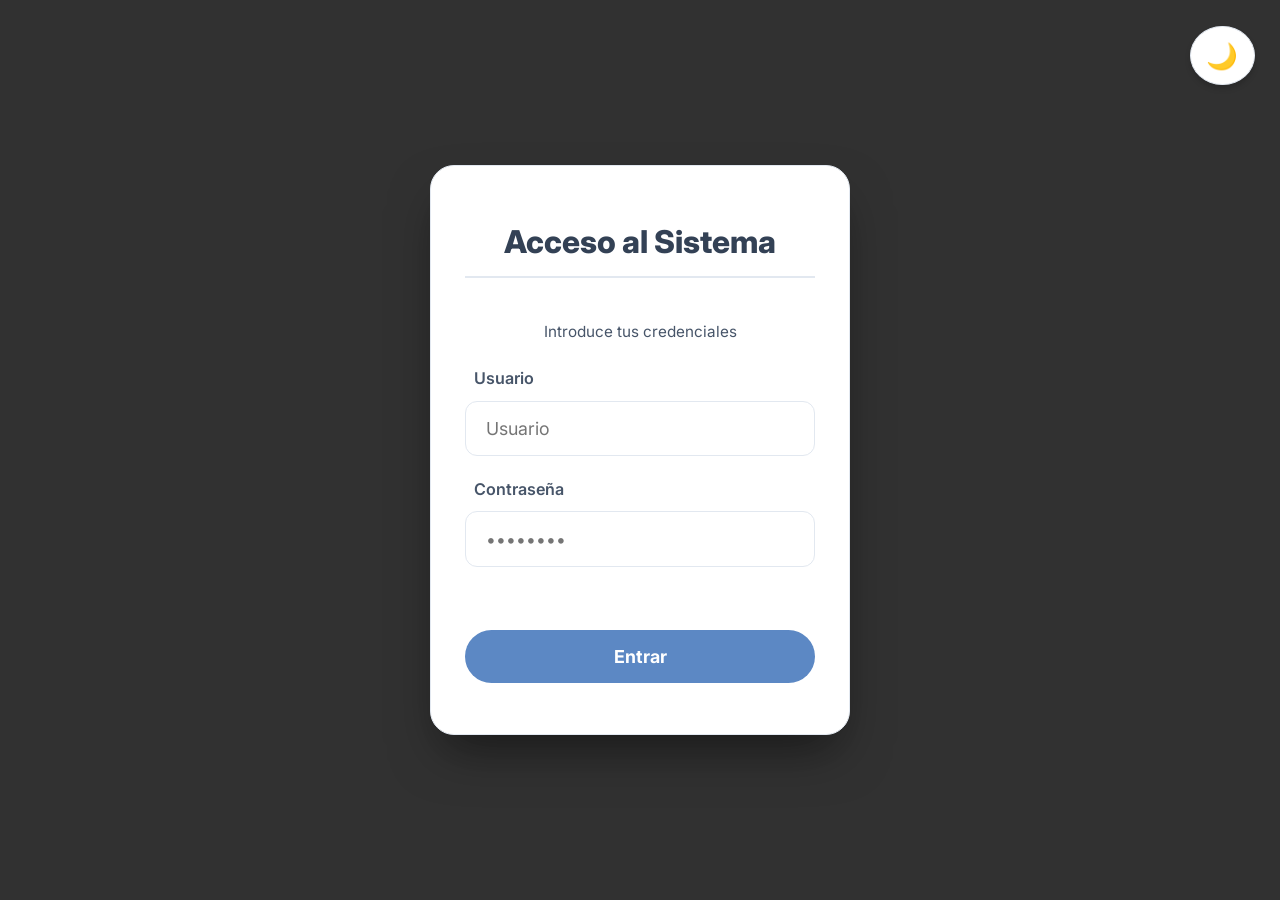
==== bomb.html @ 98f04722 "Herramientas Extra" ====
<!DOCTYPE html>
<html lang="es">
<head>
    <meta charset="UTF-8">
    <meta name="viewport" content="width=device-width, initial-scale=1.0">
    <title>Ticking Time Bomb</title>
    <link rel="stylesheet" href="styles.css">
    <style>
        .bomb-container { display: none; max-width: 900px; margin: 0 auto; flex-direction: column; gap: 1.5rem; text-align: center; }
        
        /* Barra de navegación superior de la herramienta */
        .nav-bar { display: flex; justify-content: space-between; align-items: center; margin-bottom: 1rem; }
        .nav-btn { background-color: var(--group-box-bg); color: var(--text-main); border: 1px solid var(--border-color); padding: 0.6rem 1.2rem; border-radius: 8px; font-weight: 600; cursor: pointer; transition: all 0.2s; }
        .nav-btn:hover { background-color: var(--border-color); }

        /* Arena de la Bomba */
        .bomb-arena { background: var(--card-bg); padding: 3rem 2rem; border-radius: 24px; border: 3px solid var(--border-color); box-shadow: 0 10px 30px rgba(0,0,0,0.1); position: relative; overflow: hidden; transition: border-color 0.3s; }
        .arena-danger { border-color: var(--rojo-text); box-shadow: 0 0 40px rgba(211, 47, 47, 0.3); }

        /* Animaciones de la Bomba */
        .bomb-icon { font-size: 8rem; line-height: 1; margin-bottom: 1rem; transition: transform 0.1s; display: inline-block; filter: drop-shadow(0 10px 10px rgba(0,0,0,0.2)); }
        
        @keyframes pulse-slow { 0% { transform: scale(1); } 50% { transform: scale(1.1); } 100% { transform: scale(1); } }
        @keyframes pulse-fast { 0% { transform: scale(1) rotate(-5deg); } 50% { transform: scale(1.2) rotate(5deg); } 100% { transform: scale(1) rotate(-5deg); } }
        @keyframes explode { 0% { transform: scale(1); opacity: 1; } 50% { transform: scale(2); opacity: 1; } 100% { transform: scale(3); opacity: 0; } }

        .ticking-slow { animation: pulse-slow 1s infinite; }
        .ticking-fast { animation: pulse-fast 0.3s infinite; filter: drop-shadow(0 0 20px red); }
        .exploded { animation: explode 0.5s forwards; }

        .victim-name { font-size: 4rem; font-weight: 900; color: var(--text-main); letter-spacing: -1px; margin: 1rem 0; min-height: 80px; text-transform: uppercase; }
        
        .status-badge { display: inline-block; background: var(--info-bg); color: var(--info-text); padding: 0.5rem 1.5rem; border-radius: 999px; font-weight: 800; font-size: 1.2rem; letter-spacing: 2px; text-transform: uppercase; border: 2px solid var(--info-border); }
        .status-boom { background: var(--rojo-bg); color: var(--rojo-text); border-color: var(--rojo-border); }

        /* Controles de Profesor */
        .teacher-action-bar { display: flex; justify-content: center; gap: 1rem; flex-wrap: wrap; margin-top: 1.5rem; }
        .btn-pass { font-size: 1.5rem; padding: 1rem 3rem; background-color: var(--verd-text); color: white; border-radius: 999px; box-shadow: 0 6px 0 #1b5e20; transition: all 0.1s; }
        .btn-pass:active { transform: translateY(6px); box-shadow: 0 0 0 #1b5e20; }
        .btn-pass:disabled { background-color: var(--border-color); box-shadow: 0 6px 0 #999; cursor: not-allowed; }
        
        .btn-start { font-size: 1.2rem; padding: 0.8rem 2rem; background-color: var(--primary); color: white; }
    </style>
</head>
<body>
    <button id="btnLogout" class="logout-btn" style="display: none;">🚪 Cerrar sesión</button>
    <button id="themeToggle" class="theme-toggle" title="Cambiar tema">🌙</button>

    <!-- Overlay de Login -->
    <div id="loginOverlay">
        <div class="login-card">
            <h2>Acceso al Sistema</h2>
            <p style="text-align: center; color: var(--text-muted); font-size: 0.9rem;">Introduce tus credenciales</p>
            <div class="input-group">
                <label for="loginUser">Usuario</label>
                <input type="text" id="loginUser" autocomplete="off" placeholder="Usuario">
            </div>
            <div class="input-group">
                <label for="loginPass">Contraseña</label>
                <input type="password" id="loginPass" placeholder="••••••••">
            </div>
            <div id="loginError" class="login-error"></div>
            <button id="btnLogin" style="width: 100%;">Entrar</button>
        </div>
    </div>

    <div class="container" id="mainContainer">
        <h1 style="margin-bottom: 2rem;">💣 Ticking Time Bomb</h1>

        <!-- Selector de Grupos -->
        <div class="controls-card" id="controlsCardGrupo" style="background-color: var(--group-box-bg);">
            <h3 style="margin: 0 0 0.5rem 0;">Profesor: <span id="nombreProfeUI" style="color: var(--primary);"></span></h3>
            <div class="input-group">
                <label for="grupoSelect">Selecciona el grupo de hoy:</label>
                <select id="grupoSelect">
                    <option value="">Cargando grupos...</option>
                </select>
            </div>
        </div>

        <!-- Panel de Asistencia -->
        <div class="controls-card" id="panelAsistencia" style="display: none;">
            <h3 style="margin-bottom: 0.2rem;">👥 Filtro de Asistencia</h3>
            <p style="font-size: 0.9rem; color: var(--text-muted); margin-bottom: 1rem;">Agrega a los presentes y quita a los ausentes. La bomba solo caerá sobre los alumnos en la lista verde.</p>
            
            <div class="selector-row">
                <select id="alumnoSelect"><option value="">Selecciona un alumno...</option></select>
                <button id="btnAgregarAlumno">Añadir</button>
                <button id="btnAgregarTodos" class="btn-secondary">Añadir Todos los del Grupo</button>
            </div>

            <div class="chips-container" id="alumnosPresentesContenedor"></div>

            <div class="action-row">
                <div>Alumnos en riesgo: <strong id="contadorPresentes">0</strong> (Mínimo 2)</div>
                <button id="btnComenzarJuego" disabled>Entrar a la Arena ▶</button>
            </div>
        </div>

        <!-- Arena del Juego -->
        <div class="bomb-container" id="bombContainer">
            <div class="nav-bar">
                <button onclick="volverAAsistencia()" class="nav-btn">⬅ Volver a Asistencia</button>
                <button onclick="window.location.href='index.html'" class="nav-btn">🏠 Menú Principal</button>
            </div>

            <div class="bomb-arena" id="bombArena">
                <div id="gameStatus" class="status-badge">BOMBA DESACTIVADA</div>
                
                <!-- Animación de la bomba -->
                <div style="margin-top: 2rem; height: 150px; display: flex; justify-content: center; align-items: center;">
                    <div id="bombVisual" class="bomb-icon">💣</div>
                </div>

                <!-- Nombre del Alumno -->
                <div id="victimName" class="victim-name">¿QUIÉN EMPIEZA?</div>

                <!-- Controles -->
                <div class="teacher-action-bar">
                    <button id="btnStartRound" class="btn-start" onclick="iniciarRonda()">🔥 Encender Mecha</button>
                    <button id="btnPassBomb" class="btn-pass" onclick="pasarBomba()" disabled>Pasar Bomba ⏭️</button>
                </div>
            </div>
            
            <p style="color: var(--text-muted); font-size: 0.9rem; margin-top: 1rem;">
                <strong>Instrucciones:</strong> Enciende la mecha. Haz una pregunta al alumno en pantalla. Si acierta, oprime "Pasar Bomba" inmediatamente para lanzársela a alguien más antes de que explote.
            </p>
        </div>
    </div>

    <script src="datos.js"></script>
    <script src="bomb.js"></script>
</body>
</html>
---- styles.css ----
@import url('https://fonts.googleapis.com/css2?family=Inter:wght@400;500;600;700;800&display=swap');

/* --- CONFIGURACIÓN BASE DE TIPOGRAFÍA MÁS GRANDE --- */
html {
    font-size: 17px; 
}

/* --- PALETA DE COLORES (MODO CLARO - ALTO CONTRASTE) --- */
:root {
    --bg-page: #f6f6f4; 
    --card-bg: #ffffff;
    --card-header-bg: #fafafa;
    --text-main: #334155;
    --text-muted: #475569; 
    --border-color: #e2e8f0;
    
    /* Botones principales - Azul mate/menos vibrante */
    --primary: #5c88c4; 
    --primary-hover: #4971a8;
    --btn-text: #ffffff;
    
    --input-bg: #ffffff;
    --group-box-bg: #f8fafc;
    
    /* Fichas de alumnos - Transparencia suave y texto oscuro para contraste perfecto */
    --chip-bg: rgba(92, 136, 196, 0.25);
    --chip-text: #1e3a8a; /* Azul marino intenso */
    --chip-hover: rgba(92, 136, 196, 0.4);
    
    /* Cajas de información */
    --info-bg: #eff6ff;
    --info-text: #1e40af; 
    --info-border: #bfdbfe;

    --rojo-bg: #fff0f0; --rojo-text: #d32f2f; --rojo-border: #ffcdd2;
    --amar-bg: #fff9e6; --amar-text: #d48806; --amar-border: #ffe082;
    --azul-bg: #eef6fc; --azul-text: #1976d2; --azul-border: #bbdefb;
    --verd-bg: #f0f9f0; --verd-text: #2e7d32; --verd-border: #c8e6c9;
}

/* --- PALETA DE COLORES (MODO NOCTURNO - ESTILO YOUTUBE) --- */
[data-theme="dark"] {
    --bg-page: #0f0f0f; 
    --card-bg: #212121; 
    --card-header-bg: #0f0f0f;
    --text-main: #f1f1f1; 
    --text-muted: #aaaaaa; 
    --border-color: #303030; 
    
    /* Azul apagado para no cansar la vista en modo oscuro */
    --primary: #5c9bc4; 
    --primary-hover: #7bb5db;
    --btn-text: #0f0f0f; 
    
    --input-bg: #121212;
    --group-box-bg: #272727; 
    
    /* Fichas de alumnos (estilo etiquetas) */
    --chip-bg: rgba(92, 155, 196, 0.15);
    --chip-text: #e0f0ff;
    --chip-hover: rgba(92, 155, 196, 0.25);
    
    --info-bg: #212121;
    --info-text: #5c9bc4;
    --info-border: #303030;

    --rojo-bg: #2c1716; --rojo-text: #ff8983; --rojo-border: #4d2321;
    --amar-bg: #2c2516; --amar-text: #f7cb4d; --amar-border: #4d3e21;
    --azul-bg: #16242c; --azul-text: #5c9bc4; --azul-border: #213c4d;
    --verd-bg: #162c1e; --verd-text: #61b376; --verd-border: #214d2f;
}

* { box-sizing: border-box; margin: 0; padding: 0; font-family: 'Inter', system-ui, sans-serif; }

body { background-color: var(--bg-page); color: var(--text-main); line-height: 1.6; padding: 2.5rem 1rem; transition: background-color 0.3s ease, color 0.3s ease; }
.container { max-width: 1200px; margin: 0 auto; display: none; }

/* Botón Flotante de Tema */
.theme-toggle {
    position: fixed; top: 1.5rem; right: 1.5rem; background: var(--card-bg); color: var(--text-main);
    border: 1px solid var(--border-color); border-radius: 50%; width: 3.5rem; height: 3.5rem;
    font-size: 1.5rem; cursor: pointer; z-index: 10000; display: flex; align-items: center;
    justify-content: center; box-shadow: 0 4px 6px -1px rgba(0, 0, 0, 0.2); transition: all 0.3s cubic-bezier(0.4, 0, 0.2, 1);
}
.theme-toggle:hover { transform: scale(1.1) rotate(15deg); border-color: var(--primary); }

/* Botón Flotante de Cerrar Sesión */
.logout-btn {
    position: fixed; top: 1.5rem; left: 1.5rem; background: var(--card-bg); color: var(--text-main);
    border: 1px solid var(--border-color); border-radius: 999px; padding: 0.6rem 1.2rem;
    font-size: 0.95rem; font-weight: 600; cursor: pointer; z-index: 10000; display: flex; align-items: center;
    gap: 0.5rem; box-shadow: 0 4px 6px -1px rgba(0, 0, 0, 0.2); transition: all 0.3s cubic-bezier(0.4, 0, 0.2, 1);
}
.logout-btn:hover { transform: scale(1.05); border-color: var(--primary); }

/* Pantalla de Inicio de Sesión */
#loginOverlay {
    position: fixed; top: 0; left: 0; width: 100%; height: 100%;
    background: rgba(15, 15, 15, 0.85); backdrop-filter: blur(8px);
    display: flex; justify-content: center; align-items: center; z-index: 9999; padding: 1rem;
}
.login-card {
    background: var(--card-bg); padding: 3rem 2rem; border-radius: 24px;
    width: 100%; max-width: 420px; box-shadow: 0 25px 50px -12px rgba(0, 0, 0, 0.5);
    display: flex; flex-direction: column; gap: 1.25rem; border: 1px solid var(--border-color);
}
.login-card h2 { text-align: center; font-size: 1.85rem; font-weight: 800; color: var(--text-main); }
.input-group { display: flex; flex-direction: column; gap: 0.5rem; }
.input-group label { font-size: 0.95rem; font-weight: 600; color: var(--text-muted); padding-left: 0.5rem; }
.input-group input, select {
    padding: 0.95rem 1.2rem; border: 1px solid var(--border-color);
    border-radius: 12px; font-size: 1.05rem; outline: none;
    transition: all 0.2s ease; background-color: var(--input-bg); color: var(--text-main);
}
.input-group input:focus, select:focus { border-color: var(--primary); box-shadow: 0 0 0 2px rgba(92, 136, 196, 0.3); }
.login-error { color: #ff4e45; font-size: 0.95rem; text-align: center; min-height: 1.2rem; font-weight: 600; }

/* Encabezados y Textos */
h1 { font-size: 2.35rem; font-weight: 800; text-align: center; margin-bottom: 0.25rem; letter-spacing: -0.025em; }
p.subtitle { text-align: center; color: var(--text-muted); margin-bottom: 2.5rem; font-size: 1.05rem; }
h2 { font-size: 1.45rem; font-weight: 800; margin-bottom: 1.25rem; padding-bottom: 0.5rem; border-bottom: 2px solid var(--border-color); color: var(--text-main); }
h3 { font-size: 1.1rem; font-weight: 700; margin-bottom: 0.75rem; color: var(--text-main); }

/* Controles de Alumnos */
.controls-card { 
    background: var(--card-bg); padding: 1.75rem; border-radius: 20px; 
    box-shadow: 0 4px 6px -1px rgba(0, 0, 0, 0.1); margin-bottom: 2rem; 
    display: flex; flex-direction: column; gap: 1.25rem; border: 1px solid var(--border-color);
}
.selector-row { display: flex; gap: 0.75rem; flex-wrap: wrap; align-items: center; }

button { 
    padding: 0.95rem 1.85rem; background-color: var(--primary); color: var(--btn-text); 
    border: none; border-radius: 999px;
    font-size: 1.05rem; font-weight: 700; cursor: pointer; 
    transition: all 0.2s ease; 
}
button:hover { background-color: var(--primary-hover); transform: translateY(-2px); box-shadow: 0 4px 12px rgba(0,0,0,0.1); }
button:active { transform: translateY(0); }
button:disabled { background-color: var(--border-color); color: var(--text-muted); cursor: not-allowed; transform: none; box-shadow: none; }

.btn-secondary { background-color: var(--group-box-bg); color: var(--text-main); border: 1px solid var(--border-color); }
.btn-secondary:hover { background-color: var(--border-color); }

.chips-container { 
    display: flex; flex-wrap: wrap; gap: 0.75rem; min-height: 70px; padding: 1.25rem; 
    background: var(--bg-page); border: 1px dashed var(--border-color); border-radius: 16px; 
}

/* Fichas de alumnos */
.chip { 
    background: var(--chip-bg); color: var(--chip-text); padding: 0.55rem 1.1rem; border-radius: 999px; 
    font-size: 1rem; font-weight: 600; display: flex; align-items: center; gap: 0.6rem; 
    border: 1px solid rgba(0,0,0,0.05); backdrop-filter: blur(4px);
}
.chip-remove { 
    cursor: pointer; font-weight: bold; color: var(--chip-text); background: none; border: none; 
    padding: 0; width: 22px; height: 22px; display: inline-flex; align-items: center; 
    justify-content: center; border-radius: 50%; transition: all 0.2s; box-shadow: none; opacity: 0.7;
}
.chip-remove:hover { opacity: 1; background: rgba(0, 0, 0, 0.08); transform: none; }

.action-row { 
    display: flex; justify-content: space-between; align-items: center; 
    padding-top: 1.25rem; border-top: 1px solid var(--border-color); flex-wrap: wrap; gap: 1rem;
    font-size: 1.05rem; font-weight: 500;
}

#btnInteraccion3 { margin-top: 1.5rem; width: 100%; font-size: 1.15rem; padding: 1.1rem; }

/* --- GRILLAS DE RESULTADOS --- */
.grid-stats { display: grid; grid-template-columns: repeat(auto-fit, minmax(220px, 1fr)); gap: 1.25rem; margin-bottom: 2.5rem; }
.grid-tables { display: grid; grid-template-columns: repeat(auto-fit, minmax(340px, 1fr)); gap: 2rem; }

/* Tarjetas de Estadísticas (Roles) */
.stat-card { 
    background: var(--card-bg); padding: 1.75rem 1.5rem; border-radius: 20px; 
    box-shadow: 0 4px 6px -1px rgba(0, 0, 0, 0.05); text-align: center; 
    border: 1px solid var(--border-color);
    transition: transform 0.3s ease, box-shadow 0.3s ease;
}
.stat-card:hover { transform: translateY(-4px); box-shadow: 0 10px 15px -3px rgba(0, 0, 0, 0.1); }
.stat-number { font-size: 3.2rem; font-weight: 800; margin: 0.5rem 0; line-height: 1; }
.stat-label { font-size: 0.95rem; font-weight: 800; text-transform: uppercase; letter-spacing: 0.05em; }
.names-list { 
    font-size: 1rem; margin-top: 1rem; text-align: left; padding-top: 1rem; 
    border-top: 1px solid var(--border-color); display: flex; flex-direction: column; gap: 0.4rem; 
}

/* --- TARJETAS DE MESAS --- */
.table-card { 
    background: var(--card-bg); padding: 0; border-radius: 20px; 
    box-shadow: 0 4px 6px -1px rgba(0, 0, 0, 0.05); border: 1px solid var(--border-color);
    border-top: 4px solid var(--border-color); display: flex; flex-direction: column; 
    overflow: hidden; transition: transform 0.3s ease, box-shadow 0.3s ease;
}
.table-card:hover { transform: translateY(-6px); box-shadow: 0 20px 25px -5px rgba(0, 0, 0, 0.1); }
.table-card h3 {
    background: var(--card-header-bg); padding: 1.25rem 1.5rem; margin: 0;
    border-bottom: 1px solid var(--border-color); font-size: 1.2rem; color: var(--text-main);
}

.group-box { 
    margin: 1.25rem 1.5rem 0 1.5rem; background: var(--group-box-bg); padding: 1.25rem; 
    border-radius: 12px; border: 1px solid var(--border-color); 
}
.group-box:last-child { margin-bottom: 1.5rem; }
.group-title { font-size: 0.85rem; font-weight: 800; color: var(--text-muted); text-transform: uppercase; margin-bottom: 0.8rem; letter-spacing: 0.05em; }
.badge-container { display: flex; flex-direction: column; gap: 0.75rem; }

/* --- GAFETES DE ALUMNOS --- */
.badge { 
    display: flex; align-items: center; gap: 0.75rem; padding: 0.85rem 1.25rem; border-radius: 8px; 
    font-size: 1.05rem; font-weight: 500; width: 100%; border: 1px solid var(--border-color); 
}
.badge.extra { 
    box-shadow: 0 0 0 1px var(--text-muted); position: relative; margin-top: 0.5rem; 
}
.badge.extra::after { 
    content: '★ EXTRA'; position: absolute; top: -12px; right: 12px; 
    background: var(--text-muted); color: var(--bg-page); font-size: 0.7rem; font-weight: 800;
    padding: 0.2rem 0.6rem; display: flex; align-items: center; justify-content: center; 
    border-radius: 999px; letter-spacing: 0.05em;
}

/* Colores Dinámicos de los Gafetes */
.color-R { background: var(--rojo-bg); color: var(--rojo-text); border-color: var(--rojo-border); }
.color-A { background: var(--amar-bg); color: var(--amar-text); border-color: var(--amar-border); }
.color-Z { background: var(--azul-bg); color: var(--azul-text); border-color: var(--azul-border); }
.color-V { background: var(--verd-bg); color: var(--verd-text); border-color: var(--verd-border); }

/* Misceláneos */
.simulation-block { margin-top: 2rem; }
.sub-section-title { font-size: 1.2rem; font-weight: 800; color: var(--text-main); margin-bottom: 1rem; display: flex; align-items: center; gap: 0.5rem; }
.section-container { margin-bottom: 3.5rem; display: none; animation: fadeIn 0.4s cubic-bezier(0.16, 1, 0.3, 1); }
@keyframes fadeIn { from { opacity: 0; transform: translateY(12px); } to { opacity: 1; transform: translateY(0); } }

.info-box { 
    background: var(--info-bg); color: var(--info-text); padding: 1.35rem; 
    border-radius: 12px; border-left: 4px solid var(--primary); margin-bottom: 1.5rem; 
    font-size: 1.05rem; border: 1px solid var(--info-border); border-left: 4px solid var(--primary);
}
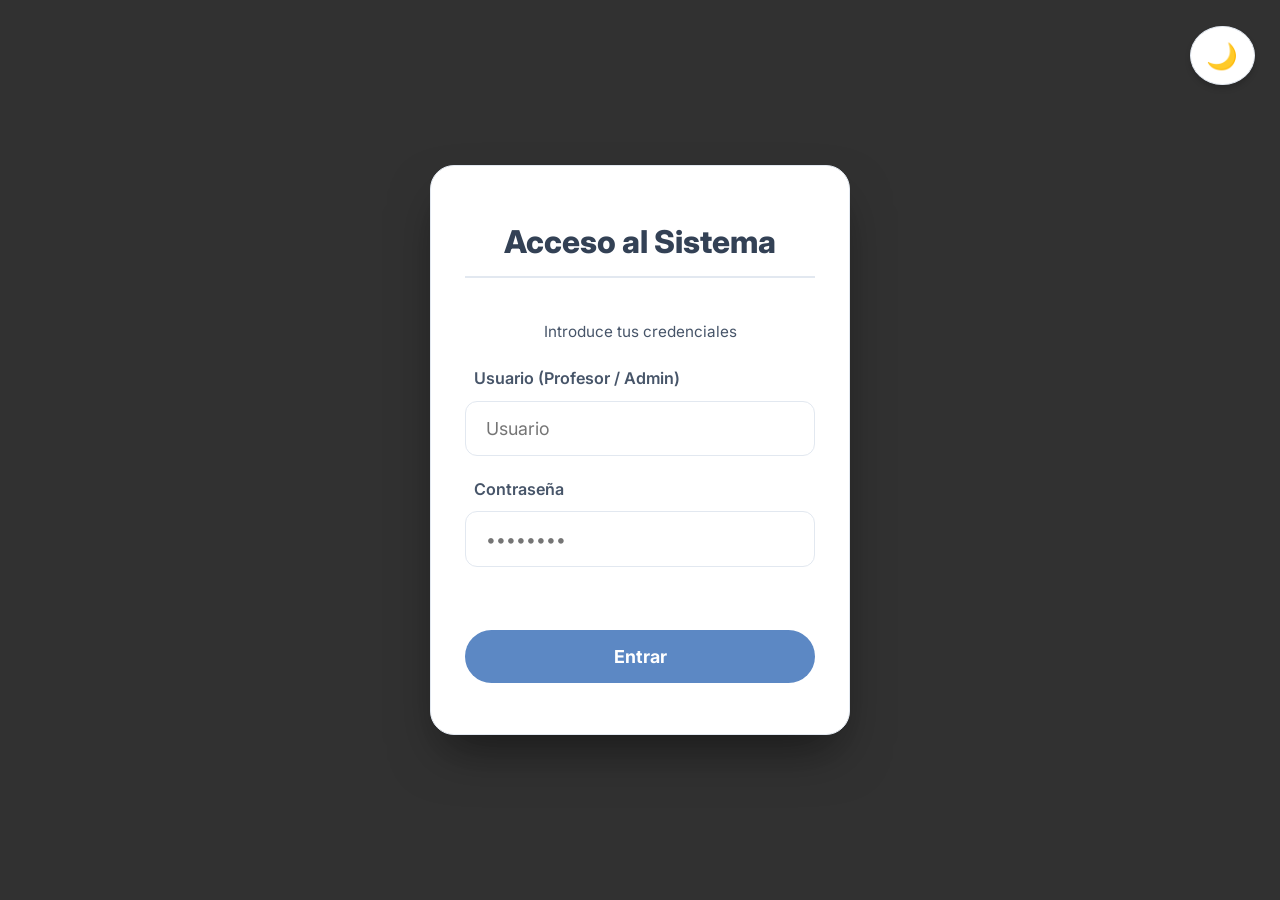
==== commit 3a3c9d7a: "Correcciones Buzzer y Bomb" ====
--- a/bomb.html
+++ b/bomb.html
@@ -3,21 +3,20 @@
 <head>
     <meta charset="UTF-8">
     <meta name="viewport" content="width=device-width, initial-scale=1.0">
-    <title>Ticking Time Bomb</title>
+    <title>Ticking Time Bomb - Portal de Herramientas</title>
     <link rel="stylesheet" href="styles.css">
     <style>
         .bomb-container { display: none; max-width: 900px; margin: 0 auto; flex-direction: column; gap: 1.5rem; text-align: center; }
         
-        /* Barra de navegación superior de la herramienta */
         .nav-bar { display: flex; justify-content: space-between; align-items: center; margin-bottom: 1rem; }
         .nav-btn { background-color: var(--group-box-bg); color: var(--text-main); border: 1px solid var(--border-color); padding: 0.6rem 1.2rem; border-radius: 8px; font-weight: 600; cursor: pointer; transition: all 0.2s; }
         .nav-btn:hover { background-color: var(--border-color); }
 
-        /* Arena de la Bomba */
-        .bomb-arena { background: var(--card-bg); padding: 3rem 2rem; border-radius: 24px; border: 3px solid var(--border-color); box-shadow: 0 10px 30px rgba(0,0,0,0.1); position: relative; overflow: hidden; transition: border-color 0.3s; }
+        .bomb-arena { background: var(--card-bg); padding: 3rem 2rem; border-radius: 24px; border: 3px solid var(--border-color); box-shadow: 0 10px 30px rgba(0,0,0,0.1); position: relative; overflow: hidden; transition: border-color 0.3s; display: flex; flex-direction: column; align-items: center; }
         .arena-danger { border-color: var(--rojo-text); box-shadow: 0 0 40px rgba(211, 47, 47, 0.3); }
 
-        /* Animaciones de la Bomba */
+        .challenge-text { font-size: 2.2rem; font-weight: 700; color: var(--text-muted); margin-bottom: 1rem; min-height: 50px; }
+
         .bomb-icon { font-size: 8rem; line-height: 1; margin-bottom: 1rem; transition: transform 0.1s; display: inline-block; filter: drop-shadow(0 10px 10px rgba(0,0,0,0.2)); }
         
         @keyframes pulse-slow { 0% { transform: scale(1); } 50% { transform: scale(1.1); } 100% { transform: scale(1); } }
@@ -33,26 +32,27 @@
         .status-badge { display: inline-block; background: var(--info-bg); color: var(--info-text); padding: 0.5rem 1.5rem; border-radius: 999px; font-weight: 800; font-size: 1.2rem; letter-spacing: 2px; text-transform: uppercase; border: 2px solid var(--info-border); }
         .status-boom { background: var(--rojo-bg); color: var(--rojo-text); border-color: var(--rojo-border); }
 
-        /* Controles de Profesor */
         .teacher-action-bar { display: flex; justify-content: center; gap: 1rem; flex-wrap: wrap; margin-top: 1.5rem; }
-        .btn-pass { font-size: 1.5rem; padding: 1rem 3rem; background-color: var(--verd-text); color: white; border-radius: 999px; box-shadow: 0 6px 0 #1b5e20; transition: all 0.1s; }
+        .btn-pass { font-size: 1.5rem; padding: 1rem 3rem; background-color: var(--verd-text); color: white; border-radius: 999px; box-shadow: 0 6px 0 #1b5e20; transition: all 0.1s; border: none; cursor: pointer; font-weight: bold; }
         .btn-pass:active { transform: translateY(6px); box-shadow: 0 0 0 #1b5e20; }
         .btn-pass:disabled { background-color: var(--border-color); box-shadow: 0 6px 0 #999; cursor: not-allowed; }
         
-        .btn-start { font-size: 1.2rem; padding: 0.8rem 2rem; background-color: var(--primary); color: white; }
+        .btn-start { font-size: 1.2rem; padding: 0.8rem 2rem; background-color: var(--primary); color: white; border-radius: 12px; border: none; cursor: pointer; font-weight: bold; }
+
+        .textarea-custom { width: 100%; padding: 1rem; border: 2px solid var(--border-color); border-radius: 12px; font-size: 1.1rem; background: var(--input-bg); color: var(--text-main); resize: vertical; min-height: 120px; font-family: inherit; margin-top: 0.5rem; }
+        .textarea-custom:focus { border-color: var(--primary); outline: none; }
     </style>
 </head>
 <body>
     <button id="btnLogout" class="logout-btn" style="display: none;">🚪 Cerrar sesión</button>
     <button id="themeToggle" class="theme-toggle" title="Cambiar tema">🌙</button>
 
-    <!-- Overlay de Login -->
     <div id="loginOverlay">
         <div class="login-card">
             <h2>Acceso al Sistema</h2>
             <p style="text-align: center; color: var(--text-muted); font-size: 0.9rem;">Introduce tus credenciales</p>
             <div class="input-group">
-                <label for="loginUser">Usuario</label>
+                <label for="loginUser">Usuario (Profesor / Admin)</label>
                 <input type="text" id="loginUser" autocomplete="off" placeholder="Usuario">
             </div>
             <div class="input-group">
@@ -67,9 +67,8 @@
     <div class="container" id="mainContainer">
         <h1 style="margin-bottom: 2rem;">💣 Ticking Time Bomb</h1>
 
-        <!-- Selector de Grupos -->
         <div class="controls-card" id="controlsCardGrupo" style="background-color: var(--group-box-bg);">
-            <h3 style="margin: 0 0 0.5rem 0;">Profesor: <span id="nombreProfeUI" style="color: var(--primary);"></span></h3>
+            <h3 style="margin: 0 0 0.5rem 0;">Módulo de Profesor: <span id="nombreProfeUI" style="color: var(--primary);"></span></h3>
             <div class="input-group">
                 <label for="grupoSelect">Selecciona el grupo de hoy:</label>
                 <select id="grupoSelect">
@@ -78,10 +77,18 @@
             </div>
         </div>
 
-        <!-- Panel de Asistencia -->
         <div class="controls-card" id="panelAsistencia" style="display: none;">
-            <h3 style="margin-bottom: 0.2rem;">👥 Filtro de Asistencia</h3>
-            <p style="font-size: 0.9rem; color: var(--text-muted); margin-bottom: 1rem;">Agrega a los presentes y quita a los ausentes. La bomba solo caerá sobre los alumnos en la lista verde.</p>
+            
+            <div style="margin-bottom: 2rem; border-bottom: 2px dashed var(--border-color); padding-bottom: 1.5rem;">
+                <h3 style="margin-bottom: 0.5rem;">📝 1. Carga de Preguntas (Opcional)</h3>
+                <div class="info-box" style="border-left: 4px solid var(--amar-text); background: var(--amar-bg); color: var(--text-main);">
+                    Escribe una pregunta por línea. Saldrán al azar y se mezclarán automáticamente si se acaban. Si dejas esto vacío, el juego asume que dictarás de viva voz.
+                </div>
+                <textarea id="listaRetosRaw" class="textarea-custom" placeholder="Ejemplo:&#10;1. Di un verbo en pasado&#10;2. Traduce: Manzana&#10;3. Nombra 3 colores"></textarea>
+            </div>
+
+            <h3 style="margin-bottom: 0.2rem;">👥 2. Filtro de Asistencia</h3>
+            <p style="font-size: 0.9rem; color: var(--text-muted); margin-bottom: 1rem;">Agrega a los presentes. La bomba solo caerá sobre los alumnos en la lista verde.</p>
             
             <div class="selector-row">
                 <select id="alumnoSelect"><option value="">Selecciona un alumno...</option></select>
@@ -100,22 +107,23 @@
         <!-- Arena del Juego -->
         <div class="bomb-container" id="bombContainer">
             <div class="nav-bar">
-                <button onclick="volverAAsistencia()" class="nav-btn">⬅ Volver a Asistencia</button>
+                <button onclick="volverAAsistencia()" class="nav-btn">⬅ Volver a Configuración</button>
                 <button onclick="window.location.href='index.html'" class="nav-btn">🏠 Menú Principal</button>
             </div>
 
             <div class="bomb-arena" id="bombArena">
                 <div id="gameStatus" class="status-badge">BOMBA DESACTIVADA</div>
                 
-                <!-- Animación de la bomba -->
-                <div style="margin-top: 2rem; height: 150px; display: flex; justify-content: center; align-items: center;">
+                <div style="margin-top: 1.5rem; display: flex; flex-direction: column; justify-content: center; align-items: center; width: 100%;">
+                    
+                    <!-- NUEVO: Espacio para la pregunta -->
+                    <div id="challengeText" class="challenge-text">¿Pregunta?</div>
+                    
                     <div id="bombVisual" class="bomb-icon">💣</div>
                 </div>
 
-                <!-- Nombre del Alumno -->
                 <div id="victimName" class="victim-name">¿QUIÉN EMPIEZA?</div>
 
-                <!-- Controles -->
                 <div class="teacher-action-bar">
                     <button id="btnStartRound" class="btn-start" onclick="iniciarRonda()">🔥 Encender Mecha</button>
                     <button id="btnPassBomb" class="btn-pass" onclick="pasarBomba()" disabled>Pasar Bomba ⏭️</button>
@@ -123,7 +131,7 @@
             </div>
             
             <p style="color: var(--text-muted); font-size: 0.9rem; margin-top: 1rem;">
-                <strong>Instrucciones:</strong> Enciende la mecha. Haz una pregunta al alumno en pantalla. Si acierta, oprime "Pasar Bomba" inmediatamente para lanzársela a alguien más antes de que explote.
+                <strong>Instrucciones:</strong> Enciende la mecha. Haz una pregunta al alumno en pantalla. Si acierta, oprime "Pasar Bomba" (o la Barra Espaciadora) inmediatamente para lanzársela a alguien más antes de que explote.
             </p>
         </div>
     </div>
